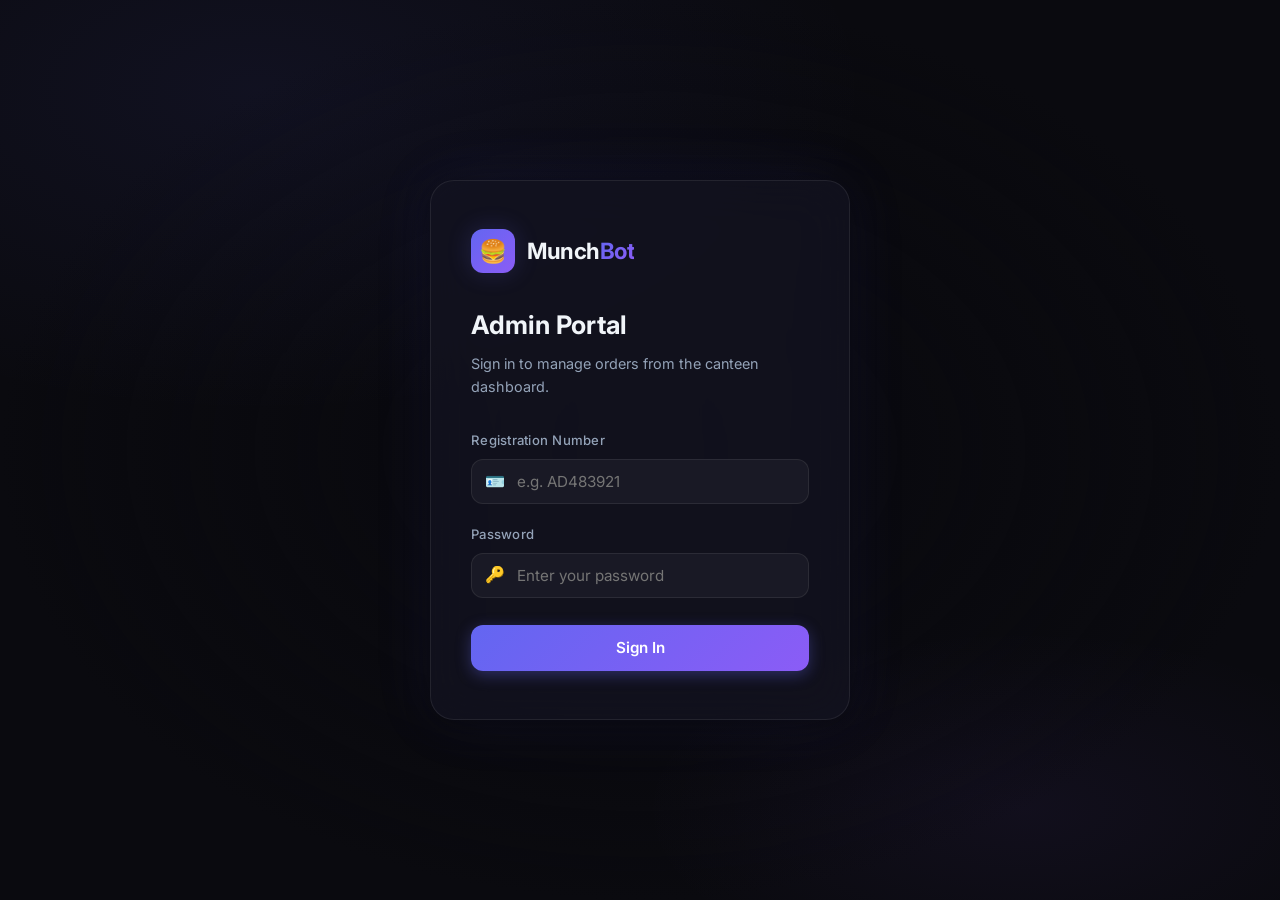
==== frontend/login.html @ 51f55f63 "Add WhatsApp chatbot, admin dashboard, OTP verification and order workflow" ====
<!DOCTYPE html>
<html lang="en">
<head>
  <meta charset="UTF-8" />
  <meta name="viewport" content="width=device-width, initial-scale=1.0" />
  <title>Login — MunchBot Admin</title>
  <meta name="description" content="MunchBot Admin Panel Login" />
  <link rel="stylesheet" href="css/style.css" />
  <link rel="icon" href="data:image/svg+xml,<svg xmlns='http://www.w3.org/2000/svg' viewBox='0 0 100 100'><text y='.9em' font-size='90'>🍔</text></svg>" />
</head>
<body class="login-page">
  <div class="bg-mesh"></div>

  <div class="login-card">
    <div class="login-logo">
      <div class="logo-icon">🍔</div>
      <div class="logo-text">
        <span class="munch">Munch</span><span class="bot">Bot</span>
      </div>
    </div>

    <h1 class="login-title">Admin Portal</h1>
    <p class="login-subtitle">Sign in to manage orders from the canteen dashboard.</p>

    <form id="loginForm" novalidate>
      <div class="form-group">
        <label for="reg_number">Registration Number</label>
        <div class="input-wrapper">
          <span class="input-icon">🪪</span>
          <input
            type="text"
            id="reg_number"
            name="reg_number"
            placeholder="e.g. AD483921"
            autocomplete="username"
            required
          />
        </div>
      </div>

      <div class="form-group">
        <label for="password">Password</label>
        <div class="input-wrapper">
          <span class="input-icon">🔑</span>
          <input
            type="password"
            id="password"
            name="password"
            placeholder="Enter your password"
            autocomplete="current-password"
            required
          />
        </div>
      </div>

      <button type="submit" class="btn-primary" id="loginBtn">
        Sign In
      </button>

      <div class="login-error" id="loginError"></div>
    </form>
  </div>

  <script src="js/api.js"></script>
  <script>
    // Redirect if already logged in
    if (Auth.isLoggedIn()) {
      window.location.href = "/admin-dashboard/index.html";
    }

    const form    = document.getElementById("loginForm");
    const btn     = document.getElementById("loginBtn");
    const errBox  = document.getElementById("loginError");

    form.addEventListener("submit", async (e) => {
      e.preventDefault();
      errBox.classList.remove("show");

      const regNum = document.getElementById("reg_number").value.trim();
      const pass   = document.getElementById("password").value;

      if (!regNum || !pass) {
        errBox.textContent = "Please fill in all fields.";
        errBox.classList.add("show");
        return;
      }

      btn.disabled = true;
      btn.textContent = "Signing in…";

      try {
        const data = await API.login(regNum, pass);
        Auth.setToken(data.access_token);

        // Fetch admin name
        try {
          const me = await API.me();
          Auth.setAdminName(me.name || "Admin");
        } catch (_) {}

        window.location.href = "/admin-dashboard/index.html";
      } catch (err) {
        errBox.textContent = err.message || "Invalid credentials. Please try again.";
        errBox.classList.add("show");
        btn.disabled = false;
        btn.textContent = "Sign In";
      }
    });
  </script>
</body>
</html>
---- frontend/css/style.css ----
/* ===================================================
   MunchBot Admin Dashboard - Global Stylesheet
   =================================================== */

@import url('https://fonts.googleapis.com/css2?family=Inter:wght@300;400;500;600;700;800&family=JetBrains+Mono:wght@400;500&display=swap');

/* ---- CSS Variables ---- */
:root {
  --bg-primary: #0a0a0f;
  --bg-secondary: #111118;
  --bg-card: rgba(255, 255, 255, 0.04);
  --bg-card-hover: rgba(255, 255, 255, 0.07);
  --bg-glass: rgba(20, 20, 35, 0.7);
  --border-subtle: rgba(255, 255, 255, 0.08);
  --border-glow: rgba(99, 102, 241, 0.4);

  /* Accent Colors */
  --accent-primary: #6366f1;
  --accent-secondary: #8b5cf6;
  --accent-glow: rgba(99, 102, 241, 0.25);

  /* Status Colors */
  --status-pending: #f59e0b;
  --status-pending-bg: rgba(245, 158, 11, 0.12);
  --status-pending-glow: rgba(245, 158, 11, 0.3);

  --status-confirmed: #3b82f6;
  --status-confirmed-bg: rgba(59, 130, 246, 0.12);
  --status-confirmed-glow: rgba(59, 130, 246, 0.3);

  --status-preparing: #f97316;
  --status-preparing-bg: rgba(249, 115, 22, 0.12);
  --status-preparing-glow: rgba(249, 115, 22, 0.3);

  --status-ready: #22c55e;
  --status-ready-bg: rgba(34, 197, 94, 0.12);
  --status-ready-glow: rgba(34, 197, 94, 0.35);

  --status-completed: #64748b;
  --status-cancelled: #ef4444;

  /* Text */
  --text-primary: #f1f5f9;
  --text-secondary: #94a3b8;
  --text-muted: #475569;

  /* Transitions */
  --transition-fast: 150ms ease;
  --transition-med: 280ms ease;
  --transition-slow: 450ms cubic-bezier(0.4, 0, 0.2, 1);

  /* Shadows */
  --shadow-card: 0 4px 24px rgba(0, 0, 0, 0.4);
  --shadow-glow-primary: 0 0 24px rgba(99, 102, 241, 0.2);
}

/* ---- Reset ---- */
*, *::before, *::after { box-sizing: border-box; margin: 0; padding: 0; }
html { scroll-behavior: smooth; }
body {
  font-family: 'Inter', sans-serif;
  background-color: var(--bg-primary);
  color: var(--text-primary);
  min-height: 100vh;
  overflow-x: hidden;
  line-height: 1.6;
}

/* ---- Scrollbar ---- */
::-webkit-scrollbar { width: 6px; height: 6px; }
::-webkit-scrollbar-track { background: var(--bg-secondary); }
::-webkit-scrollbar-thumb { background: rgba(99, 102, 241, 0.4); border-radius: 3px; }
::-webkit-scrollbar-thumb:hover { background: var(--accent-primary); }

/* ---- Background Mesh ---- */
.bg-mesh {
  position: fixed; inset: 0; z-index: 0; pointer-events: none;
  background:
    radial-gradient(ellipse 80% 60% at 20% 10%, rgba(99,102,241,0.08) 0%, transparent 60%),
    radial-gradient(ellipse 60% 40% at 80% 90%, rgba(139,92,246,0.06) 0%, transparent 50%),
    radial-gradient(ellipse 50% 50% at 50% 50%, rgba(10,10,15,0) 0%, var(--bg-primary) 100%);
}

/* ============================================================
   LOGIN PAGE
   ============================================================ */
.login-page {
  display: flex; align-items: center; justify-content: center;
  min-height: 100vh; padding: 2rem;
}

.login-card {
  position: relative; z-index: 1;
  background: var(--bg-glass);
  backdrop-filter: blur(24px);
  -webkit-backdrop-filter: blur(24px);
  border: 1px solid var(--border-subtle);
  border-radius: 24px;
  padding: 3rem 2.5rem;
  width: 100%; max-width: 420px;
  box-shadow: var(--shadow-card), 0 0 60px rgba(99, 102, 241, 0.1);
  animation: slideUp 0.6s var(--transition-slow) both;
}

@keyframes slideUp {
  from { opacity: 0; transform: translateY(32px); }
  to   { opacity: 1; transform: translateY(0); }
}

.login-logo {
  display: flex; align-items: center; gap: 12px;
  margin-bottom: 2rem;
}

.login-logo .logo-icon {
  width: 44px; height: 44px; border-radius: 12px;
  background: linear-gradient(135deg, var(--accent-primary), var(--accent-secondary));
  display: flex; align-items: center; justify-content: center;
  font-size: 1.4rem;
  box-shadow: var(--shadow-glow-primary);
}

.login-logo .logo-text {
  font-size: 1.4rem; font-weight: 700; letter-spacing: -0.02em;
}
.login-logo .logo-text .munch { color: var(--text-primary); }
.login-logo .logo-text .bot {
  background: linear-gradient(135deg, var(--accent-primary), var(--accent-secondary));
  -webkit-background-clip: text; -webkit-text-fill-color: transparent;
  background-clip: text;
}

.login-title { font-size: 1.6rem; font-weight: 700; margin-bottom: 0.4rem; }
.login-subtitle { color: var(--text-secondary); font-size: 0.9rem; margin-bottom: 2rem; }

.form-group { margin-bottom: 1.2rem; }
.form-group label {
  display: block; font-size: 0.82rem; font-weight: 500;
  color: var(--text-secondary); margin-bottom: 0.5rem; letter-spacing: 0.02em;
}

.input-wrapper { position: relative; }
.input-wrapper .input-icon {
  position: absolute; left: 14px; top: 50%; transform: translateY(-50%);
  color: var(--text-muted); font-size: 1rem; pointer-events: none;
  transition: color var(--transition-fast);
}
.input-wrapper:focus-within .input-icon { color: var(--accent-primary); }

.form-group input {
  width: 100%;
  background: rgba(255, 255, 255, 0.04);
  border: 1px solid var(--border-subtle);
  border-radius: 12px;
  padding: 0.75rem 1rem 0.75rem 2.8rem;
  color: var(--text-primary);
  font-family: 'Inter', sans-serif;
  font-size: 0.95rem;
  transition: border-color var(--transition-fast), box-shadow var(--transition-fast), background var(--transition-fast);
  outline: none;
}

.form-group input:focus {
  border-color: var(--accent-primary);
  background: rgba(99, 102, 241, 0.06);
  box-shadow: 0 0 0 3px var(--accent-glow);
}

.btn-primary {
  width: 100%; padding: 0.85rem;
  background: linear-gradient(135deg, var(--accent-primary), var(--accent-secondary));
  border: none; border-radius: 12px;
  color: white; font-family: 'Inter', sans-serif;
  font-size: 0.95rem; font-weight: 600;
  cursor: pointer; margin-top: 0.5rem;
  transition: opacity var(--transition-fast), transform var(--transition-fast), box-shadow var(--transition-med);
  box-shadow: 0 4px 15px rgba(99, 102, 241, 0.35);
  position: relative; overflow: hidden;
}
.btn-primary::after {
  content: ''; position: absolute; inset: 0;
  background: linear-gradient(135deg, rgba(255,255,255,0.15), transparent);
  opacity: 0; transition: opacity var(--transition-fast);
}
.btn-primary:hover { opacity: 0.92; transform: translateY(-1px); box-shadow: 0 8px 25px rgba(99, 102, 241, 0.45); }
.btn-primary:hover::after { opacity: 1; }
.btn-primary:active { transform: translateY(0); }
.btn-primary:disabled { opacity: 0.5; cursor: not-allowed; transform: none; }

.login-error {
  background: rgba(239, 68, 68, 0.12); border: 1px solid rgba(239, 68, 68, 0.3);
  border-radius: 10px; padding: 0.75rem 1rem;
  color: #fca5a5; font-size: 0.85rem; margin-top: 1rem;
  display: none;
}
.login-error.show { display: block; animation: fadeIn 0.3s ease; }

/* ============================================================
   DASHBOARD LAYOUT
   ============================================================ */
.dashboard-page { display: flex; flex-direction: column; min-height: 100vh; }

/* ---- Top Navbar ---- */
.navbar {
  position: sticky; top: 0; z-index: 100;
  height: 64px;
  background: rgba(10, 10, 15, 0.85);
  backdrop-filter: blur(16px); -webkit-backdrop-filter: blur(16px);
  border-bottom: 1px solid var(--border-subtle);
  display: flex; align-items: center; justify-content: space-between;
  padding: 0 2rem;
}

.nav-brand { display: flex; align-items: center; gap: 10px; text-decoration: none; }
.nav-brand .logo-icon {
  width: 36px; height: 36px; border-radius: 10px;
  background: linear-gradient(135deg, var(--accent-primary), var(--accent-secondary));
  display: flex; align-items: center; justify-content: center;
  font-size: 1.1rem;
}
.nav-brand .brand-name { font-weight: 700; font-size: 1.1rem; letter-spacing: -0.02em; }
.nav-brand .brand-name .munch { color: var(--text-primary); }
.nav-brand .brand-name .bot  { color: var(--accent-primary); }

.nav-right { display: flex; align-items: center; gap: 1rem; }

.nav-status { display: flex; align-items: center; gap: 6px; font-size: 0.8rem; color: var(--text-secondary); }
.status-dot {
  width: 8px; height: 8px; border-radius: 50%;
  background: var(--status-ready);
  box-shadow: 0 0 8px var(--status-ready-glow);
  animation: pulse 2s infinite;
}
@keyframes pulse {
  0%, 100% { opacity: 1; box-shadow: 0 0 8px var(--status-ready-glow); }
  50%       { opacity: 0.7; box-shadow: 0 0 16px var(--status-ready-glow); }
}

.nav-admin { display: flex; align-items: center; gap: 8px; font-size: 0.85rem; color: var(--text-secondary); }
.nav-admin .avatar {
  width: 32px; height: 32px; border-radius: 8px;
  background: linear-gradient(135deg, var(--accent-primary), var(--accent-secondary));
  display: flex; align-items: center; justify-content: center;
  font-size: 0.85rem; font-weight: 600; color: white;
}

.btn-logout {
  padding: 0.4rem 0.85rem; border-radius: 8px;
  border: 1px solid var(--border-subtle);
  background: transparent; color: var(--text-secondary);
  font-family: 'Inter', sans-serif; font-size: 0.8rem; font-weight: 500;
  cursor: pointer; transition: all var(--transition-fast);
}
.btn-logout:hover { border-color: #ef4444; color: #ef4444; background: rgba(239,68,68,0.08); }

/* ---- Stats Bar ---- */
.stats-bar {
  display: grid; grid-template-columns: repeat(4, 1fr);
  gap: 1rem; padding: 1.5rem 2rem;
  position: relative; z-index: 1;
}

.stat-card {
  background: var(--bg-card);
  border: 1px solid var(--border-subtle);
  border-radius: 16px; padding: 1.2rem 1.4rem;
  display: flex; align-items: center; gap: 1rem;
  transition: all var(--transition-med);
}
.stat-card:hover { background: var(--bg-card-hover); transform: translateY(-2px); }

.stat-icon {
  width: 44px; height: 44px; border-radius: 12px;
  display: flex; align-items: center; justify-content: center;
  font-size: 1.3rem; flex-shrink: 0;
}
.stat-icon.pending   { background: var(--status-pending-bg);   box-shadow: 0 0 12px var(--status-pending-glow);   }
.stat-icon.confirmed { background: var(--status-confirmed-bg); box-shadow: 0 0 12px var(--status-confirmed-glow); }
.stat-icon.preparing { background: var(--status-preparing-bg); box-shadow: 0 0 12px var(--status-preparing-glow); }
.stat-icon.ready     { background: var(--status-ready-bg);     box-shadow: 0 0 12px var(--status-ready-glow);     }

.stat-info { min-width: 0; }
.stat-value { font-size: 1.8rem; font-weight: 700; line-height: 1; }
.stat-label { font-size: 0.78rem; color: var(--text-secondary); margin-top: 2px; font-weight: 500; }

/* ---- Refresh bar ---- */
.refresh-bar {
  display: flex; align-items: center; justify-content: space-between;
  padding: 0 2rem 1rem;
  position: relative; z-index: 1;
}
.refresh-info { font-size: 0.78rem; color: var(--text-muted); display: flex; align-items: center; gap: 6px; }
.btn-refresh {
  padding: 0.4rem 1rem; border-radius: 8px;
  border: 1px solid var(--border-subtle);
  background: transparent; color: var(--text-secondary);
  font-family: 'Inter', sans-serif; font-size: 0.8rem; font-weight: 500; cursor: pointer;
  transition: all var(--transition-fast);
  display: flex; align-items: center; gap: 6px;
}
.btn-refresh:hover { border-color: var(--accent-primary); color: var(--accent-primary); background: var(--accent-glow); }
.refresh-icon { display: inline-block; }
.btn-refresh.spinning .refresh-icon { animation: spin 0.8s linear infinite; }
@keyframes spin { to { transform: rotate(360deg); } }

/* ---- Kanban Board ---- */
.board-wrapper {
  flex: 1; padding: 0 2rem 2rem;
  overflow-x: auto; position: relative; z-index: 1;
}
.kanban-board {
  display: grid;
  grid-template-columns: repeat(4, minmax(280px, 1fr));
  gap: 1.25rem;
  min-width: 1100px;
}

.kanban-col {
  background: var(--bg-card);
  border: 1px solid var(--border-subtle);
  border-radius: 20px;
  display: flex; flex-direction: column;
  max-height: calc(100vh - 280px);
}

.col-header {
  padding: 1.2rem 1.4rem;
  border-bottom: 1px solid var(--border-subtle);
  display: flex; align-items: center; justify-content: space-between;
  flex-shrink: 0;
}
.col-title-group { display: flex; align-items: center; gap: 10px; }
.col-dot { width: 10px; height: 10px; border-radius: 50%; flex-shrink: 0; }
.col-dot.pending   { background: var(--status-pending);   box-shadow: 0 0 6px var(--status-pending);   }
.col-dot.confirmed { background: var(--status-confirmed); box-shadow: 0 0 6px var(--status-confirmed); }
.col-dot.preparing { background: var(--status-preparing); box-shadow: 0 0 6px var(--status-preparing); }
.col-dot.ready     { background: var(--status-ready);     box-shadow: 0 0 6px var(--status-ready);     }
.col-title { font-size: 0.88rem; font-weight: 600; letter-spacing: 0.04em; text-transform: uppercase; }
.col-count {
  background: rgba(255, 255, 255, 0.08); border-radius: 20px;
  padding: 2px 10px; font-size: 0.78rem; font-weight: 600;
}

.col-body { overflow-y: auto; padding: 1rem; display: flex; flex-direction: column; gap: 0.75rem; flex: 1; }

/* ---- Order Cards ---- */
.order-card {
  background: rgba(255, 255, 255, 0.03);
  border: 1px solid var(--border-subtle);
  border-radius: 14px;
  padding: 1rem 1.1rem;
  transition: all var(--transition-med);
  animation: fadeInCard 0.4s ease both;
}
@keyframes fadeInCard {
  from { opacity: 0; transform: scale(0.97) translateY(8px); }
  to   { opacity: 1; transform: scale(1) translateY(0); }
}
.order-card:hover {
  background: var(--bg-card-hover);
  border-color: rgba(255,255,255,0.15);
  transform: translateY(-2px);
  box-shadow: var(--shadow-card);
}

.card-header { display: flex; align-items: center; justify-content: space-between; margin-bottom: 0.75rem; }
.order-number { font-family: 'JetBrains Mono', monospace; font-size: 0.82rem; font-weight: 500; color: var(--accent-primary); }
.order-time   { font-size: 0.75rem; color: var(--text-muted); }

.customer-name { font-size: 0.95rem; font-weight: 600; margin-bottom: 0.2rem; }
.customer-reg  { font-size: 0.75rem; color: var(--text-muted); margin-bottom: 0.6rem; }
.order-items   { font-size: 0.8rem; color: var(--text-secondary); margin-bottom: 0.75rem; line-height: 1.6; }

.card-footer { display: flex; align-items: center; justify-content: space-between; }
.order-amount { font-size: 0.95rem; font-weight: 700; color: var(--text-primary); }

.card-actions { display: flex; gap: 0.5rem; flex-wrap: wrap; justify-content: flex-end; }

.btn-action {
  padding: 0.38rem 0.9rem; border-radius: 8px;
  border: none; font-family: 'Inter', sans-serif;
  font-size: 0.78rem; font-weight: 600; cursor: pointer;
  transition: all var(--transition-fast);
  white-space: nowrap;
}
.btn-action:disabled { opacity: 0.4; cursor: not-allowed; }

.btn-confirm  { background: var(--status-confirmed-bg); color: var(--status-confirmed); border: 1px solid rgba(59,130,246,0.25); }
.btn-confirm:hover:not(:disabled) { background: rgba(59,130,246,0.22); box-shadow: 0 0 12px var(--status-confirmed-glow); }

.btn-prepare  { background: var(--status-preparing-bg); color: var(--status-preparing); border: 1px solid rgba(249,115,22,0.25); }
.btn-prepare:hover:not(:disabled) { background: rgba(249,115,22,0.22); box-shadow: 0 0 12px var(--status-preparing-glow); }

.btn-ready    { background: var(--status-ready-bg); color: var(--status-ready); border: 1px solid rgba(34,197,94,0.25); }
.btn-ready:hover:not(:disabled) { background: rgba(34,197,94,0.22); box-shadow: 0 0 12px var(--status-ready-glow); }

.btn-cancel   { background: rgba(239,68,68,0.1); color: #ef4444; border: 1px solid rgba(239,68,68,0.2); }
.btn-cancel:hover:not(:disabled) { background: rgba(239,68,68,0.2); }

.btn-otp      { background: linear-gradient(135deg, var(--accent-primary), var(--accent-secondary)); color: white; border: none; }
.btn-otp:hover:not(:disabled) { opacity: 0.88; box-shadow: 0 0 12px var(--accent-glow); }

/* ---- OTP Badge ---- */
.otp-badge {
  display: inline-flex; align-items: center; gap: 4px;
  background: var(--status-ready-bg); color: var(--status-ready);
  border: 1px solid rgba(34,197,94,0.3); border-radius: 6px;
  padding: 3px 10px; font-family: 'JetBrains Mono', monospace;
  font-size: 1rem; font-weight: 700;
  box-shadow: 0 0 10px var(--status-ready-glow);
  letter-spacing: 0.12em; margin-top: 0.5rem;
}

/* ---- Slot badge ---- */
.slot-badge {
  display: inline-flex; align-items: center; gap: 4px;
  background: rgba(99,102,241,0.1); color: var(--accent-primary);
  border: 1px solid rgba(99,102,241,0.2); border-radius: 6px;
  padding: 2px 8px; font-size: 0.74rem; font-weight: 500;
  margin-bottom: 0.6rem;
}

/* ---- Empty State ---- */
.col-empty {
  display: flex; flex-direction: column; align-items: center; justify-content: center;
  padding: 3rem 1rem; color: var(--text-muted);
  gap: 0.5rem; flex: 1;
}
.col-empty .empty-icon { font-size: 2rem; opacity: 0.4; }
.col-empty p { font-size: 0.82rem; }

/* ---- Toast Notifications ---- */
.toast-container {
  position: fixed; bottom: 2rem; right: 2rem; z-index: 9999;
  display: flex; flex-direction: column; gap: 0.6rem;
  pointer-events: none;
}
.toast {
  background: var(--bg-glass); backdrop-filter: blur(16px);
  border: 1px solid var(--border-subtle); border-radius: 12px;
  padding: 0.85rem 1.2rem;
  display: flex; align-items: center; gap: 10px;
  font-size: 0.88rem; min-width: 260px; max-width: 360px;
  box-shadow: var(--shadow-card);
  animation: toastSlide 0.35s ease both;
  pointer-events: all;
}
@keyframes toastSlide {
  from { opacity: 0; transform: translateX(30px); }
  to   { opacity: 1; transform: translateX(0); }
}
.toast.success { border-left: 3px solid var(--status-ready); }
.toast.error   { border-left: 3px solid #ef4444; }
.toast.info    { border-left: 3px solid var(--accent-primary); }
.toast-icon    { font-size: 1rem; flex-shrink: 0; }
.toast-msg     { color: var(--text-primary); flex: 1; }
.toast.fade-out { animation: toastFade 0.4s ease forwards; }
@keyframes toastFade { to { opacity: 0; transform: translateX(20px); } }

/* ---- Modal ---- */
.modal-overlay {
  position: fixed; inset: 0; z-index: 500;
  background: rgba(0, 0, 0, 0.65);
  backdrop-filter: blur(6px);
  display: flex; align-items: center; justify-content: center;
  padding: 2rem;
  animation: fadeIn 0.25s ease;
}
.modal-overlay.hidden { display: none; }
@keyframes fadeIn { from { opacity: 0; } to { opacity: 1; } }

.modal-card {
  background: var(--bg-glass); backdrop-filter: blur(24px);
  border: 1px solid var(--border-subtle); border-radius: 20px;
  padding: 2rem; max-width: 420px; width: 100%;
  box-shadow: var(--shadow-card), var(--shadow-glow-primary);
  animation: slideUp 0.35s var(--transition-slow) both;
}
.modal-title { font-size: 1.15rem; font-weight: 700; margin-bottom: 0.4rem; }
.modal-sub   { font-size: 0.85rem; color: var(--text-secondary); margin-bottom: 1.5rem; }

.otp-input-group {
  display: flex; gap: 0.6rem; justify-content: center; margin: 1.2rem 0;
}
.otp-input-group input {
  width: 52px; height: 60px; text-align: center;
  font-family: 'JetBrains Mono', monospace; font-size: 1.5rem; font-weight: 600;
  border-radius: 12px;
  background: rgba(255,255,255,0.04); border: 1px solid var(--border-subtle);
  color: var(--text-primary); outline: none;
  transition: border-color var(--transition-fast), box-shadow var(--transition-fast);
}
.otp-input-group input:focus {
  border-color: var(--accent-primary);
  box-shadow: 0 0 0 3px var(--accent-glow);
}

.modal-actions { display: flex; gap: 0.75rem; margin-top: 1.5rem; }
.btn-secondary {
  flex: 1; padding: 0.75rem; border-radius: 12px;
  border: 1px solid var(--border-subtle);
  background: transparent; color: var(--text-secondary);
  font-family: 'Inter', sans-serif; font-size: 0.88rem; font-weight: 500; cursor: pointer;
  transition: all var(--transition-fast);
}
.btn-secondary:hover { background: var(--bg-card); color: var(--text-primary); }
.btn-primary-modal {
  flex: 1; padding: 0.75rem; border-radius: 12px;
  background: linear-gradient(135deg, var(--accent-primary), var(--accent-secondary));
  border: none; color: white;
  font-family: 'Inter', sans-serif; font-size: 0.88rem; font-weight: 600; cursor: pointer;
  transition: all var(--transition-fast);
  box-shadow: 0 4px 15px rgba(99,102,241,0.35);
}
.btn-primary-modal:hover { opacity: 0.88; transform: translateY(-1px); }

.form-textarea {
  width: 100%; min-height: 100px; resize: vertical;
  background: rgba(255,255,255,0.04); border: 1px solid var(--border-subtle);
  border-radius: 12px; padding: 0.75rem 1rem;
  color: var(--text-primary); font-family: 'Inter', sans-serif; font-size: 0.9rem;
  outline: none; transition: border-color var(--transition-fast), box-shadow var(--transition-fast);
  margin-top: 1rem;
}
.form-textarea:focus { border-color: #ef4444; box-shadow: 0 0 0 3px rgba(239,68,68,0.15); }

/* ---- Skeleton ---- */
.skeleton {
  background: linear-gradient(90deg, rgba(255,255,255,0.03) 25%, rgba(255,255,255,0.07) 50%, rgba(255,255,255,0.03) 75%);
  background-size: 200% 100%;
  animation: shimmer 1.4s infinite;
  border-radius: 8px;
}
@keyframes shimmer { from { background-position: 200% 0; } to { background-position: -200% 0; } }
.skeleton-card { height: 140px; border-radius: 14px; margin-bottom: 0.75rem; }

/* ---- Responsive ---- */
@media (max-width:900px){

    .operations-panel{

        flex-direction:column;

        align-items:flex-start;

    }

    .operations-right{

        width:100%;

    }

    .btn-operation{

        flex:1;

    }

    .stats-bar{

        grid-template-columns:repeat(2,1fr);

    }

}

/* ============================================================
   OPERATIONS PANEL
   ============================================================ */

.operations-panel{
  position:relative;
  z-index:1;

  margin:1.5rem 2rem 0;

  padding:1.3rem 1.5rem;

  display:flex;
  justify-content:space-between;
  align-items:center;
  gap:2rem;

  background:var(--bg-card);

  border:1px solid var(--border-subtle);

  border-radius:18px;

  transition:all var(--transition-med);
}

.operations-panel:hover{
  background:var(--bg-card-hover);
}

.operations-left{
  display:flex;
  flex-direction:column;
  gap:6px;
}

.operations-title{
  font-size:1.15rem;
  font-weight:700;
}

.operations-date{
  font-size:.85rem;
  color:var(--text-secondary);
}

.operations-right{
  display:flex;
  flex-wrap:wrap;
  gap:12px;
}

.btn-operation{

  padding:.75rem 1.25rem;

  border:none;

  border-radius:12px;

  font-family:'Inter',sans-serif;

  font-size:.85rem;

  font-weight:600;

  cursor:pointer;

  transition:all .2s ease;
}

.btn-operation:hover{

  transform:translateY(-2px);

}

.btn-operation:disabled{

  opacity:.6;

  cursor:not-allowed;

  transform:none;
}

/* Generate */

.btn-operation.generate{

  background:linear-gradient(
      135deg,
      var(--accent-primary),
      var(--accent-secondary)
  );

  color:white;

  box-shadow:0 6px 18px rgba(99,102,241,.25);

}

/* Open */

.btn-operation.open{

  background:rgba(34,197,94,.12);

  color:#22c55e;

  border:1px solid rgba(34,197,94,.25);

}

/* Close */

.btn-operation.close{

  background:rgba(239,68,68,.10);

  color:#ef4444;

  border:1px solid rgba(239,68,68,.25);

}
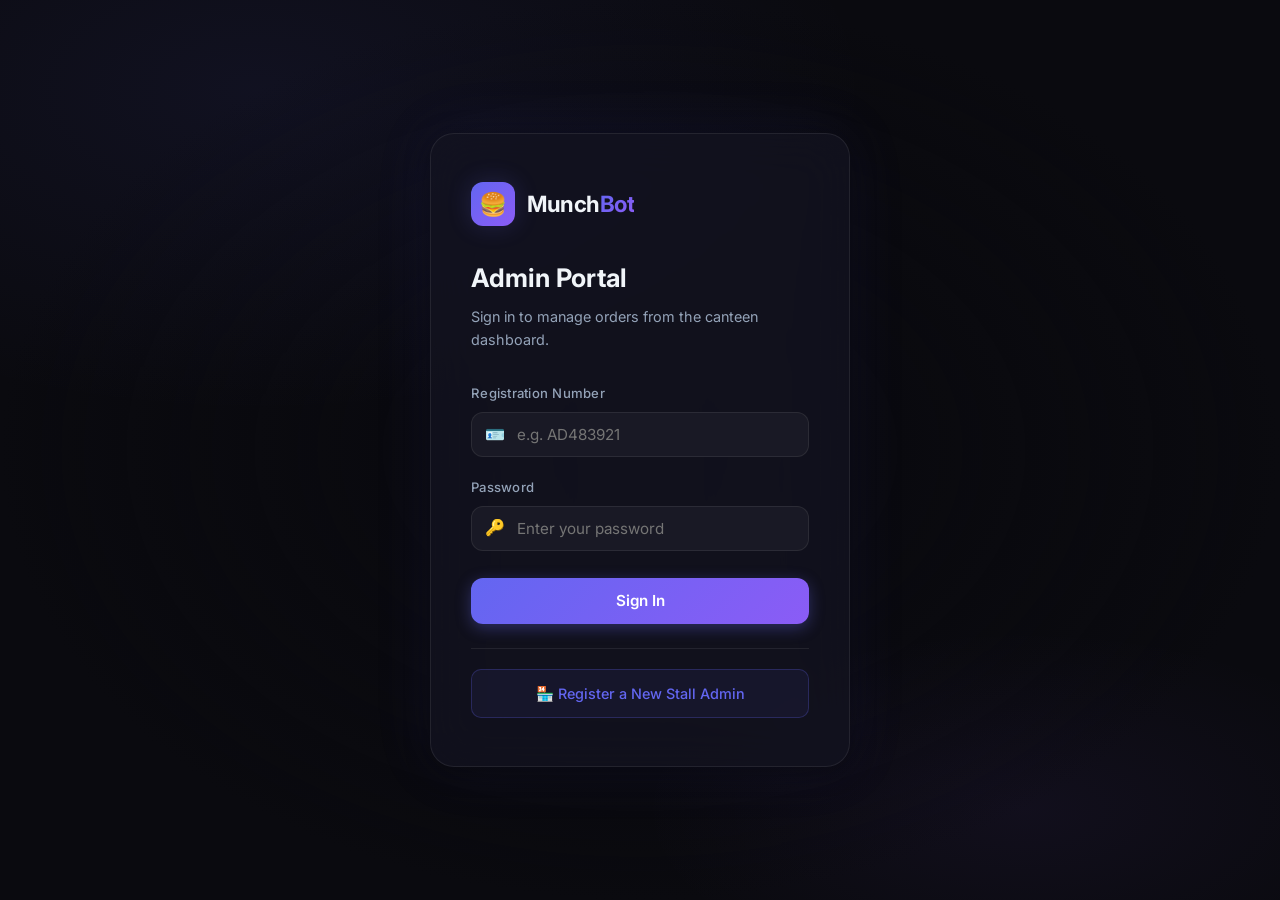
==== commit 3fc43e0b: "feat: Add admin self-registration, stall assignment, profile setup, and auto stall opening/closing" ====
--- a/frontend/login.html
+++ b/frontend/login.html
@@ -59,6 +59,9 @@
 
       <div class="login-error" id="loginError"></div>
     </form>
+
+    <div class="login-divider"></div>
+    <a class="register-link" id="registerAdminLink" href="/admin-dashboard/register.html">🏪 Register a New Stall Admin</a>
   </div>
 
   <script src="js/api.js"></script>
@@ -92,10 +95,26 @@
         const data = await API.login(regNum, pass);
         Auth.setToken(data.access_token);
 
-        // Fetch admin name
+        // Fetch admin profile
         try {
           const me = await API.me();
           Auth.setAdminName(me.name || "Admin");
+          Auth.setProfileComplete(me.profile_complete ?? false);
+          Auth.setStallId(me.stall_id ?? null);
+
+          // Fetch stall name if assigned
+          if (me.stall_id) {
+            try {
+              const stall = await API.getMyStall();
+              Auth.setStallName(stall.name || "");
+            } catch (_) {}
+          }
+
+          // First-login: redirect to profile setup
+          if (!me.profile_complete) {
+            window.location.href = "/admin-dashboard/setup.html";
+            return;
+          }
         } catch (_) {}
 
         window.location.href = "/admin-dashboard/index.html";
--- a/frontend/css/style.css
+++ b/frontend/css/style.css
@@ -690,3 +690,292 @@
   border:1px solid rgba(239,68,68,.25);
 
 }
+
+/* ══════════════════════════════════════════════════════════
+   LOGIN PAGE — Register Admin Link
+══════════════════════════════════════════════════════════ */
+
+.login-divider {
+  height: 1px;
+  background: var(--border-subtle);
+  margin: 1.5rem 0 1.25rem;
+}
+
+.register-link {
+  display: block;
+  text-align: center;
+  color: var(--accent-primary);
+  font-size: 0.9rem;
+  font-weight: 500;
+  text-decoration: none;
+  padding: 0.75rem 1.25rem;
+  border: 1px solid rgba(99,102,241,0.25);
+  border-radius: 10px;
+  background: rgba(99,102,241,0.07);
+  transition: background var(--transition-fast), border-color var(--transition-fast), transform var(--transition-fast);
+}
+.register-link:hover {
+  background: rgba(99,102,241,0.15);
+  border-color: rgba(99,102,241,0.45);
+  transform: translateY(-1px);
+}
+
+/* ══════════════════════════════════════════════════════════
+   NAVBAR — Stall Badge
+══════════════════════════════════════════════════════════ */
+
+.stall-badge {
+  font-size: 0.8rem;
+  font-weight: 600;
+  color: var(--accent-primary);
+  background: rgba(99,102,241,0.12);
+  border: 1px solid rgba(99,102,241,0.25);
+  border-radius: 20px;
+  padding: 0.3rem 0.9rem;
+  white-space: nowrap;
+  letter-spacing: 0.02em;
+}
+.stall-badge:empty { display: none; }
+
+/* ══════════════════════════════════════════════════════════
+   SETUP PAGE — Profile Completion
+══════════════════════════════════════════════════════════ */
+
+.setup-card {
+  max-width: 460px;
+}
+
+.setup-stall-banner {
+  display: flex;
+  align-items: center;
+  gap: 0.6rem;
+  background: linear-gradient(135deg, rgba(99,102,241,0.15), rgba(139,92,246,0.1));
+  border: 1px solid rgba(99,102,241,0.3);
+  border-radius: 12px;
+  padding: 0.7rem 1.1rem;
+  margin-bottom: 1.25rem;
+  font-size: 0.95rem;
+  font-weight: 600;
+  color: var(--text-primary);
+}
+.setup-stall-icon { font-size: 1.3rem; }
+
+/* ══════════════════════════════════════════════════════════
+   REGISTER PAGE — Full Layout
+══════════════════════════════════════════════════════════ */
+
+.register-page {
+  background: var(--bg-primary);
+}
+
+.register-main {
+  position: relative;
+  z-index: 1;
+  max-width: 1100px;
+  margin: 0 auto;
+  padding: 2rem 1.5rem 4rem;
+}
+
+.register-header {
+  margin-bottom: 2.5rem;
+}
+.register-title {
+  font-size: 2rem;
+  font-weight: 800;
+  background: linear-gradient(135deg, #f1f5f9 0%, var(--accent-primary) 100%);
+  -webkit-background-clip: text;
+  -webkit-text-fill-color: transparent;
+  background-clip: text;
+  margin-bottom: 0.5rem;
+}
+.register-subtitle {
+  color: var(--text-secondary);
+  font-size: 0.97rem;
+  margin-bottom: 1rem;
+}
+.btn-back {
+  display: inline-block;
+  font-size: 0.88rem;
+  color: var(--text-secondary);
+  text-decoration: none;
+  padding: 0.4rem 0.8rem;
+  border: 1px solid var(--border-subtle);
+  border-radius: 8px;
+  transition: color var(--transition-fast), border-color var(--transition-fast);
+}
+.btn-back:hover { color: var(--text-primary); border-color: var(--accent-primary); }
+
+/* Stalls Grid */
+.stalls-grid {
+  display: grid;
+  grid-template-columns: repeat(auto-fill, minmax(260px, 1fr));
+  gap: 1.25rem;
+}
+
+.stall-reg-card {
+  background: var(--bg-card);
+  border: 1px solid var(--border-subtle);
+  border-radius: 16px;
+  padding: 1.6rem 1.4rem;
+  display: flex;
+  flex-direction: column;
+  align-items: center;
+  gap: 0.5rem;
+  text-align: center;
+  transition: border-color var(--transition-med), transform var(--transition-med), box-shadow var(--transition-med);
+}
+.stall-reg-card:hover {
+  border-color: rgba(99,102,241,0.4);
+  transform: translateY(-3px);
+  box-shadow: 0 8px 32px rgba(99,102,241,0.12);
+}
+.src-icon { font-size: 2.4rem; margin-bottom: 0.25rem; }
+.src-name {
+  font-size: 1.1rem;
+  font-weight: 700;
+  color: var(--text-primary);
+}
+.src-location {
+  font-size: 0.82rem;
+  color: var(--text-secondary);
+}
+.src-hours {
+  font-size: 0.82rem;
+  color: var(--text-muted);
+  margin-bottom: 0.5rem;
+}
+
+.btn-register-stall {
+  margin-top: 0.5rem;
+  width: 100%;
+  padding: 0.65rem 1rem;
+  border: none;
+  border-radius: 10px;
+  background: linear-gradient(135deg, var(--accent-primary), var(--accent-secondary));
+  color: #fff;
+  font-size: 0.9rem;
+  font-weight: 600;
+  cursor: pointer;
+  transition: opacity var(--transition-fast), transform var(--transition-fast);
+  box-shadow: 0 4px 14px rgba(99,102,241,0.3);
+}
+.btn-register-stall:hover:not(:disabled) {
+  opacity: 0.88;
+  transform: translateY(-1px);
+}
+.btn-register-stall:disabled {
+  opacity: 0.5;
+  cursor: not-allowed;
+}
+
+/* Skeleton for stall cards */
+.skeleton-stall-card {
+  height: 220px;
+  border-radius: 16px;
+}
+
+/* No stalls message */
+.no-stalls-msg {
+  text-align: center;
+  padding: 3rem;
+  color: var(--text-secondary);
+  font-size: 1rem;
+  display: flex;
+  flex-direction: column;
+  align-items: center;
+  gap: 0.75rem;
+}
+.no-stalls-msg.hidden { display: none; }
+
+/* ══════════════════════════════════════════════════════════
+   CREDENTIALS MODAL
+══════════════════════════════════════════════════════════ */
+
+.cred-card {
+  max-width: 480px;
+  text-align: center;
+}
+
+.cred-success-icon {
+  font-size: 3rem;
+  margin-bottom: 0.5rem;
+  animation: pop 0.5s cubic-bezier(0.175, 0.885, 0.32, 1.275) both;
+}
+
+@keyframes pop {
+  0% { transform: scale(0.5); opacity: 0; }
+  100% { transform: scale(1); opacity: 1; }
+}
+
+.cred-grid {
+  background: rgba(255,255,255,0.03);
+  border: 1px solid var(--border-subtle);
+  border-radius: 12px;
+  padding: 1rem 1.25rem;
+  margin: 1.25rem 0;
+  display: flex;
+  flex-direction: column;
+  gap: 0.85rem;
+  text-align: left;
+}
+
+.cred-row {
+  display: flex;
+  flex-direction: column;
+  gap: 0.3rem;
+}
+
+.cred-label {
+  font-size: 0.78rem;
+  text-transform: uppercase;
+  letter-spacing: 0.06em;
+  color: var(--text-muted);
+  font-weight: 600;
+}
+
+.cred-copy-row {
+  display: flex;
+  align-items: center;
+  gap: 0.5rem;
+}
+
+.cred-value {
+  font-size: 1rem;
+  font-weight: 600;
+  color: var(--text-primary);
+}
+
+.cred-value.mono {
+  font-family: 'JetBrains Mono', monospace;
+  font-size: 1.05rem;
+  color: var(--accent-primary);
+  letter-spacing: 0.05em;
+}
+
+.btn-copy {
+  border: none;
+  background: rgba(99,102,241,0.12);
+  border-radius: 6px;
+  padding: 0.3rem 0.5rem;
+  cursor: pointer;
+  font-size: 0.85rem;
+  transition: background var(--transition-fast), transform var(--transition-fast);
+  color: var(--text-primary);
+}
+.btn-copy:hover { background: rgba(99,102,241,0.25); transform: scale(1.1); }
+
+.cred-note {
+  font-size: 0.82rem;
+  color: #f59e0b;
+  background: rgba(245,158,11,0.08);
+  border: 1px solid rgba(245,158,11,0.2);
+  border-radius: 8px;
+  padding: 0.6rem 0.9rem;
+  margin-bottom: 0.5rem;
+  text-align: left;
+}
+
+/* clr-error for inline error messages */
+.clr-error { --clr-error: #ef4444; }
+:root { --clr-error: #ef4444; }
+
